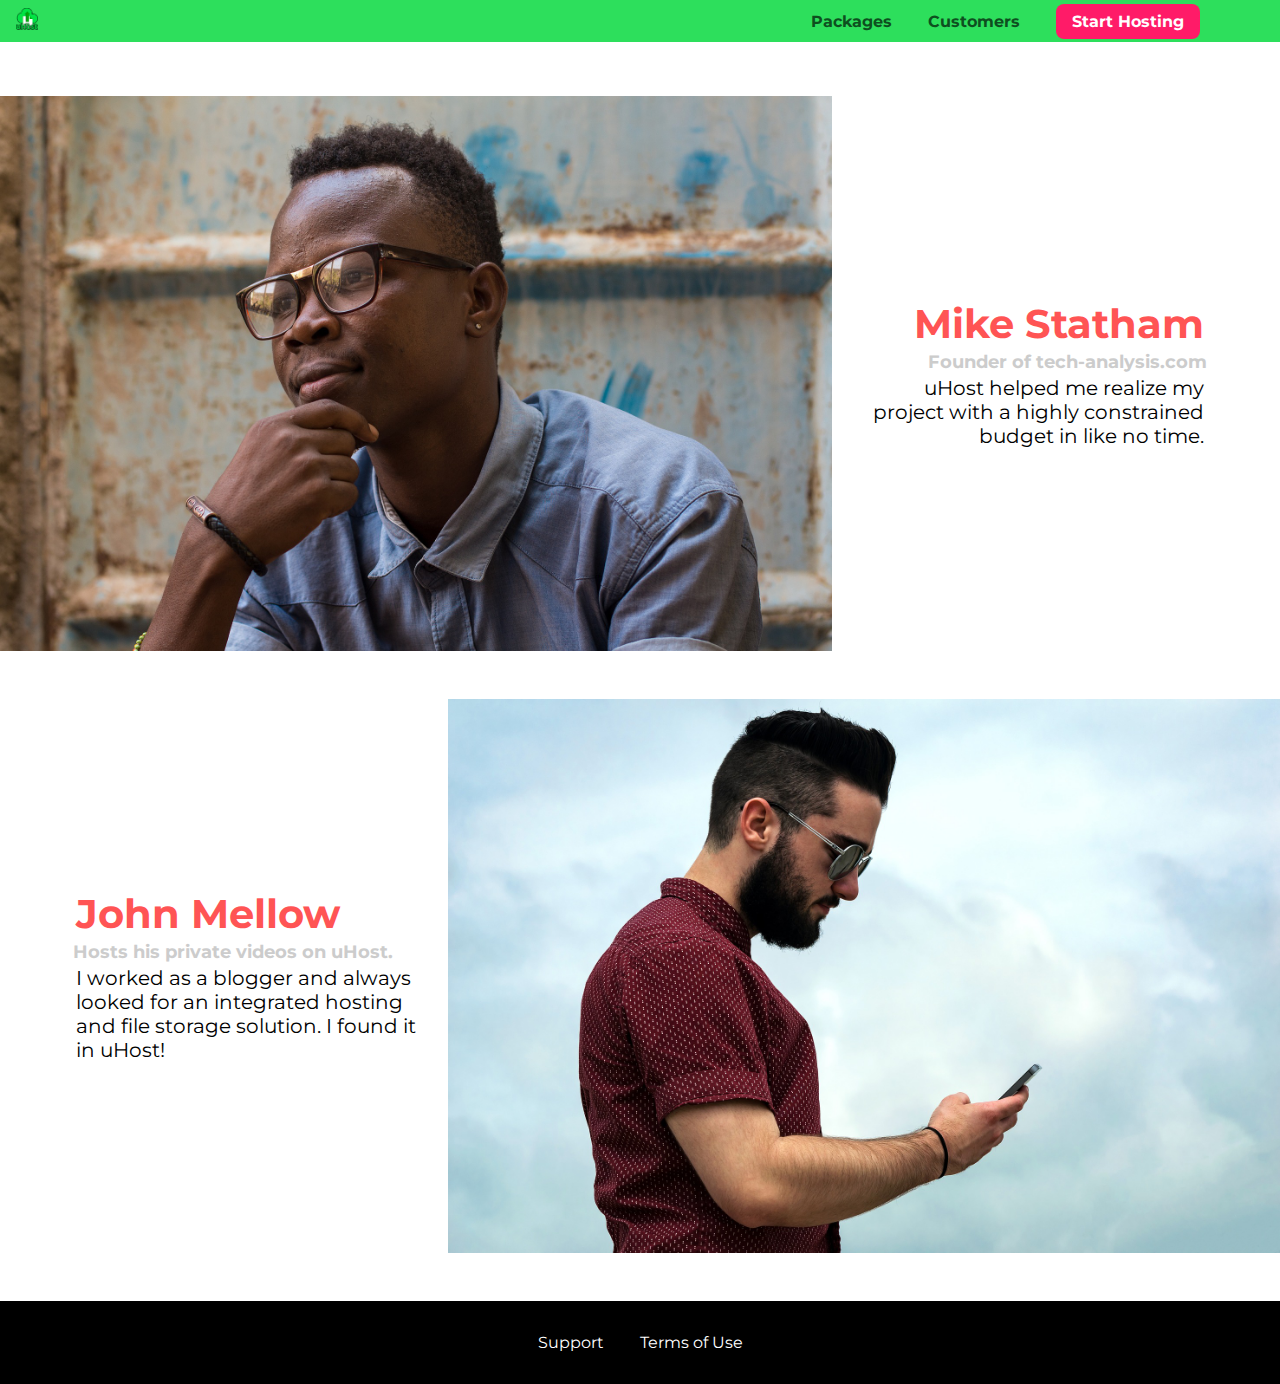
==== customers/index.htm @ a4d95941 "the 108" ====
<!DOCTYPE html>
<html lang="en">

<head>
    <meta charset="UTF-8">
    <meta name="viewport" content="width=device-width, initial-scale=1.0">
    <meta http-equiv="X-UA-Compatible" content="ie=edge">
    <title>uHost Customers</title>
    <link rel="shortcut icon" href="../favicon.png">
    <link href="https://fonts.googleapis.com/css?family=Anton|Montserrat:400,700" rel="stylesheet">
    <link rel="stylesheet" href="../shared.css">
    <link rel="stylesheet" href="customers.css">
</head>

<body>
    <header class="main-header">
        <div>
            <a href="../index.htm" class="main-header__brand">
                <img src="../images/uhost-icon.png" alt="uHost - Your favorite hosting company">
            </a>
        </div>
        <nav class="main-nav">
            <ul class="main-nav__items">
                <li class="main-nav__item">
                    <a href="../packages/index.htm">Packages</a>
                </li>
                <li class="main-nav__item">
                    <a href="index.htm">Customers</a>
                </li>
                <li class="main-nav__item main-nav__item--cta">
                    <a href="start-hosting/index.htm">Start Hosting</a>
                </li>
            </ul>
        </nav>
    </header>
    <main>
        <div>
            <div class="testimonial" id="customer-1">
                <div class="testimonial__image-container">
                    <img src="../images/customer-1.jpg" alt="Mike Statham - Customer" class="testimonial__image">
                </div>
                <div class="testimonial__info">
                    <h1 class="testimonial__name">Mike Statham</h1>
                    <h2 class="testimonial__subtitle">Founder of
                        <a href="tech-analysis.com">tech-analysis.com</a>
                    </h2>
                    <p class="testimonial__text">uHost helped me realize my project with a highly constrained budget in like no time.</p>
                </div>
            </div>
            <div class="testimonial" id="customer-2">

                <div class="testimonial__info">
                    <h1 class="testimonial__name">John Mellow</h1>
                    <h2 class="testimonial__subtitle">Hosts his private videos on uHost.
                    </h2>
                    <p class="testimonial__text">I worked as a blogger and always looked for an integrated hosting and file storage solution. I found
                        it in uHost!
                    </p>
                </div>
                <div class="testimonial__image-container">
                    <img src="../images/customer-2.jpg" alt="John Mellow - Customer" class="testimonial__image">
                </div>
            </div>
        </div>
    </main>
    <footer class="main-footer">
        <nav>
            <ul class="main-footer__links">
                <li class="main-footer__link">
                    <a href="#">Support</a>
                </li>
                <li class="main-footer__link">
                    <a href="#">Terms of Use</a>
                </li>
            </ul>
        </nav>
    </footer>
</body>

</html>
---- shared.css ----
* {
    box-sizing: border-box;
}

body {
    font-family: 'Montserrat', sans-serif;
    margin: 0;
}

.main-header {
    width: 100%;
    position: fixed;
    top: 0;
    left: 0;
    background: #2ddf5c;
    padding: 8px 16px;
    z-index: 1;
}

.main-header > div {
    display: inline-block;
    vertical-align: middle;
}

.main-header__brand {
    color: #0e4f1f;
    text-decoration: none;
    font-weight: bold;
    font-size: 22px;
    height: 22px;
    /* width: 20px; */
    display: inline-block;
}

.main-header__brand img {
    height: 100%;
    /* width: 100%; */
}

.main-nav {
    display: inline-block;
    text-align: right;
    width: calc(100% - 74px);
    vertical-align: middle;
}

.main-nav__items {
    margin: 0;
    padding: 0;
    list-style: none;
}

.main-nav__item {
    display: inline-block;
    margin: 0 16px;
}

.main-nav__item a {
    text-decoration: none;
    color: #0e4f1f;
    font-weight: bold;
    padding: 3px 0;
}

.main-nav__item a:hover,
.main-nav__item a:active {
    color: white;
    border-bottom: 5px solid white;
}

.main-nav__item--cta a {
    color: white;
    background: #ff1b68;
    padding: 8px 16px;
    border-radius: 8px;
}

.main-nav__item--cta a:hover,
.main-nav__item--cta a:active {
    color: #ff1b68;
    background: white;
    border: none;
}

.main-footer {
    background: black;
    padding: 32px;
    margin-top: 48px;
}

.main-footer__links {
    list-style: none;
    margin: 0;
    padding: 0;
    text-align: center;
}

.main-footer__link {
    display: inline-block;
    margin: 0 16px;
}

.main-footer__link a {
    color: white;
    text-decoration: none;
}

.main-footer__link a:hover,
.main-footer__link a:active {
    color: #ccc;
}

.button {
    background: #0e4f1f;
    color: white;
    font: inherit;
    border: 1.5px solid #0e4f1f;
    padding: 8px;
    border-radius: 8px;
    font-weight: bold;
    cursor: pointer;
}

.button:hover,
.button:active {
    background: white;
    color: #0e4f1f;
}

.button:focus {
    outline: none;
}
---- customers/customers.css ----
.testimonial {
    font-size: 20px;
    margin: 48px 0;
  }
  
  .testimonial__list {
    width: 80%;
    margin: auto;
  }
  
.testimonial:first-of-type {
    margin-top: 96px;
}

.testimonial__image-container{
    vertical-align: middle;
    width: 65%;
    display: inline-block;
}

.testimonial__image {
    width: 100%;
    vertical-align: top;
}
  
.testimonial__info {
    text-align: right;
    padding: 14px;
    display: inline-block;
    vertical-align: middle;
    width: 30%;
}
  
  #customer-2.testimonial {
    text-align: right;
  }
  
  #customer-2 .testimonial__info {
    text-align: left;
  }
  
  .testimonial__name {
    margin: 3px;
    color: #ff5454;
  }
  
  .testimonial__subtitle {
    margin: 0;
    font-size: 18px;
    color: #ccc;
  }
  
  .testimonial__subtitle a {
    color: inherit;
    text-decoration: none;
  }
  
  .testimonial__subtitle a:hover,
  .testimonial__subtitle a:active {
    color: #7a7a7a;
  }
  
  .testimonial__text {
    margin: 3px;
  }
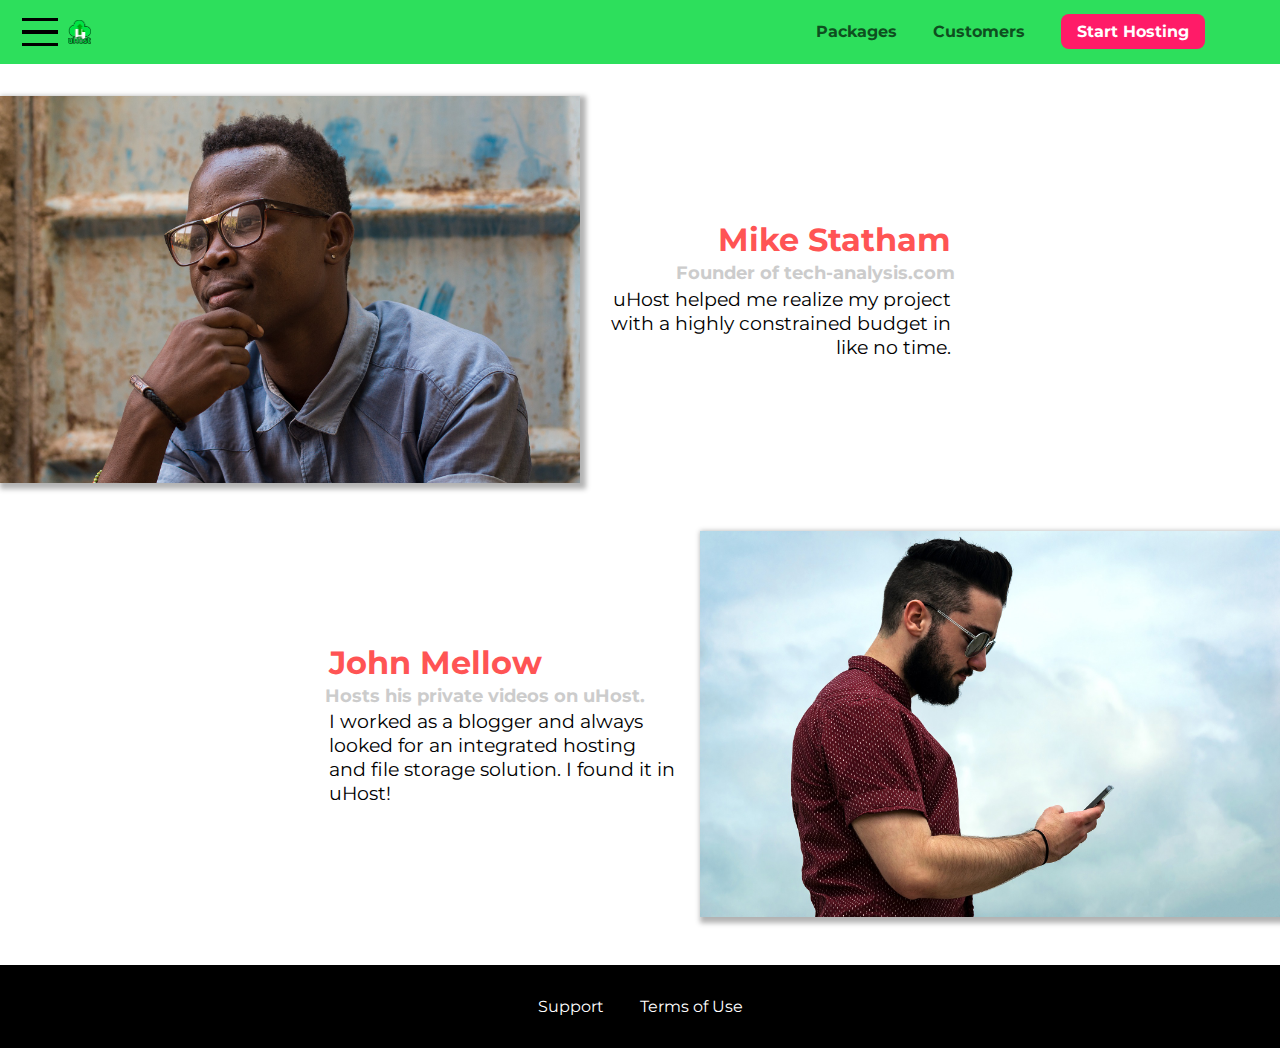
==== commit cdffb1b2: "new commit" ====
--- a/customers/index.htm
+++ b/customers/index.htm
@@ -13,7 +13,13 @@
 </head>
 
 <body>
+    <div class="backdrop"></div>
     <header class="main-header">
+        <button class="toggle-button">
+            <span class="toggle-button__bar"></span>
+            <span class="toggle-button__bar"></span>
+            <span class="toggle-button__bar"></span>
+        </button>
         <div>
             <a href="../index.htm" class="main-header__brand">
                 <img src="../images/uhost-icon.png" alt="uHost - Your favorite hosting company">
@@ -28,11 +34,24 @@
                     <a href="index.htm">Customers</a>
                 </li>
                 <li class="main-nav__item main-nav__item--cta">
-                    <a href="start-hosting/index.htm">Start Hosting</a>
+                    <a href="../start-hosting/index.htm">Start Hosting</a>
                 </li>
             </ul>
         </nav>
     </header>
+    <nav class="mobile-nav">
+        <ul class="mobile-nav__items">
+            <li class="mobile-nav__item">
+                <a href="packages/index.htm">Packages</a>
+            </li>
+            <li class="mobile-nav__item">
+                <a href="customers/index.htm">Customers</a>
+            </li>
+            <li class="mobile-nav__item mobile-nav__item--cta">
+                <a href="start-hosting/index.htm">Start Hosting</a>
+            </li>
+        </ul>
+    </nav>
     <main>
         <div>
             <div class="testimonial" id="customer-1">
@@ -44,7 +63,8 @@
                     <h2 class="testimonial__subtitle">Founder of
                         <a href="tech-analysis.com">tech-analysis.com</a>
                     </h2>
-                    <p class="testimonial__text">uHost helped me realize my project with a highly constrained budget in like no time.</p>
+                    <p class="testimonial__text">uHost helped me realize my project with a highly constrained budget in
+                        like no time.</p>
                 </div>
             </div>
             <div class="testimonial" id="customer-2">
@@ -53,7 +73,8 @@
                     <h1 class="testimonial__name">John Mellow</h1>
                     <h2 class="testimonial__subtitle">Hosts his private videos on uHost.
                     </h2>
-                    <p class="testimonial__text">I worked as a blogger and always looked for an integrated hosting and file storage solution. I found
+                    <p class="testimonial__text">I worked as a blogger and always looked for an integrated hosting and
+                        file storage solution. I found
                         it in uHost!
                     </p>
                 </div>
@@ -75,6 +96,7 @@
             </ul>
         </nav>
     </footer>
+    <script src="../shared.js"></script>
 </body>
 
 </html>--- a/shared.css
+++ b/shared.css
@@ -5,6 +5,17 @@
 body {
     font-family: 'Montserrat', sans-serif;
     margin: 0;
+}
+
+.backdrop {
+    position: fixed;
+    display: none;
+    top: 0;
+    left: 0;
+    z-index: 100;
+    width: 100vw;
+    height: 100vh;
+    background: rgba(0,0,0,0.5);
 }
 
 .main-header {
@@ -13,7 +24,7 @@
     top: 0;
     left: 0;
     background: #2ddf5c;
-    padding: 8px 16px;
+    padding: 0.5rem 1rem;
     z-index: 1;
 }
 
@@ -22,14 +33,37 @@
     vertical-align: middle;
 }
 
+.toggle-button {
+    width: 3rem;
+    background: transparent;
+    border: none;
+    cursor: pointer;
+    padding-top: 0;
+    padding-bottom: 0;
+    vertical-align: middle;
+  }
+  
+  .toggle-button:focus {
+    outline: none;
+  }
+  
+  .toggle-button__bar {
+    width: 100%;
+    height: 0.2rem;
+    background: black;
+    display: block;
+    margin: 0.6rem 0;
+  }
+  
 .main-header__brand {
     color: #0e4f1f;
     text-decoration: none;
     font-weight: bold;
-    font-size: 22px;
-    height: 22px;
+    font-size: 1.5rem;
+    height: 1.5rem;
     /* width: 20px; */
     display: inline-block;
+    vertical-align: middle;
 }
 
 .main-header__brand img {
@@ -40,7 +74,7 @@
 .main-nav {
     display: inline-block;
     text-align: right;
-    width: calc(100% - 74px);
+    width: calc(100% - 122px);
     vertical-align: middle;
 }
 
@@ -52,14 +86,15 @@
 
 .main-nav__item {
     display: inline-block;
-    margin: 0 16px;
-}
-
-.main-nav__item a {
+    margin: 0 1rem;
+}
+
+.main-nav__item a,
+.mobile-nav__item a {
     text-decoration: none;
     color: #0e4f1f;
     font-weight: bold;
-    padding: 3px 0;
+    padding: 0.2rem 0;
 }
 
 .main-nav__item a:hover,
@@ -68,15 +103,18 @@
     border-bottom: 5px solid white;
 }
 
-.main-nav__item--cta a {
+.main-nav__item--cta a,
+.mobile-nav__item--cta a {
     color: white;
     background: #ff1b68;
-    padding: 8px 16px;
+    padding: 0.5rem 1rem;
     border-radius: 8px;
 }
 
 .main-nav__item--cta a:hover,
-.main-nav__item--cta a:active {
+.main-nav__item--cta a:active,
+.mobile-nav__item--cta a:hover,
+.mobile-nav__item--cta a:active {
     color: #ff1b68;
     background: white;
     border: none;
@@ -84,8 +122,8 @@
 
 .main-footer {
     background: black;
-    padding: 32px;
-    margin-top: 48px;
+    padding: 2rem;
+    margin-top: 3rem;
 }
 
 .main-footer__links {
@@ -97,7 +135,7 @@
 
 .main-footer__link {
     display: inline-block;
-    margin: 0 16px;
+    margin: 0 1rem;
 }
 
 .main-footer__link a {
@@ -110,12 +148,40 @@
     color: #ccc;
 }
 
+.mobile-nav {
+    display: none;
+    position: fixed;
+    z-index: 101;
+    top: 0;
+    left: 0;
+    background: white;
+    width: 80%;
+    height: 100vh;
+  }
+  
+  .mobile-nav__items {
+    width: 90%;
+    height: 100%;
+    list-style: none;
+    margin: 10% auto;
+    padding: 0;
+    text-align: center;
+  }
+  
+  .mobile-nav__item {
+    margin: 1rem 0;
+  }
+  
+  .mobile-nav__item a {
+    font-size: 1.5rem;
+  }
+
 .button {
     background: #0e4f1f;
     color: white;
     font: inherit;
     border: 1.5px solid #0e4f1f;
-    padding: 8px;
+    padding: 0.5rem;
     border-radius: 8px;
     font-weight: bold;
     cursor: pointer;
@@ -130,3 +196,7 @@
 .button:focus {
     outline: none;
 }
+
+.open {
+    display: block !important;
+}
--- a/customers/customers.css
+++ b/customers/customers.css
@@ -1,6 +1,6 @@
-  .testimonial {
-    font-size: 20px;
-    margin: 48px 0;
+.testimonial {
+    font-size: 1.2rem;
+    margin: 3rem 0;
   }
   
   .testimonial__list {
@@ -8,28 +8,30 @@
     margin: auto;
   }
   
-.testimonial:first-of-type {
-    margin-top: 96px;
-}
+  .testimonial:first-of-type {
+    margin-top: 6rem;
+  }
 
-.testimonial__image-container{
+  .testimonial__image-container {
+    width: 65%;
+    max-width: 580px;
+    display: inline-block;
     vertical-align: middle;
-    width: 65%;
-    display: inline-block;
-}
+    box-shadow: 3px 3px 5px 3px rgba(0,0,0,0.3);
+  }
 
-.testimonial__image {
+  .testimonial__image {
     width: 100%;
     vertical-align: top;
-}
+  }
   
-.testimonial__info {
+  .testimonial__info {
     text-align: right;
-    padding: 14px;
+    padding: 0.9rem;
     display: inline-block;
     vertical-align: middle;
     width: 30%;
-}
+  }
   
   #customer-2.testimonial {
     text-align: right;
@@ -40,13 +42,14 @@
   }
   
   .testimonial__name {
-    margin: 3px;
+    margin: 0.2rem;
     color: #ff5454;
+    font-size: 2rem;
   }
   
   .testimonial__subtitle {
     margin: 0;
-    font-size: 18px;
+    font-size: 1.1rem;
     color: #ccc;
   }
   
@@ -59,9 +62,9 @@
   .testimonial__subtitle a:active {
     color: #7a7a7a;
   }
-  
+
   .testimonial__text {
-    margin: 3px;
+    margin: 0.2rem;
   }
   
   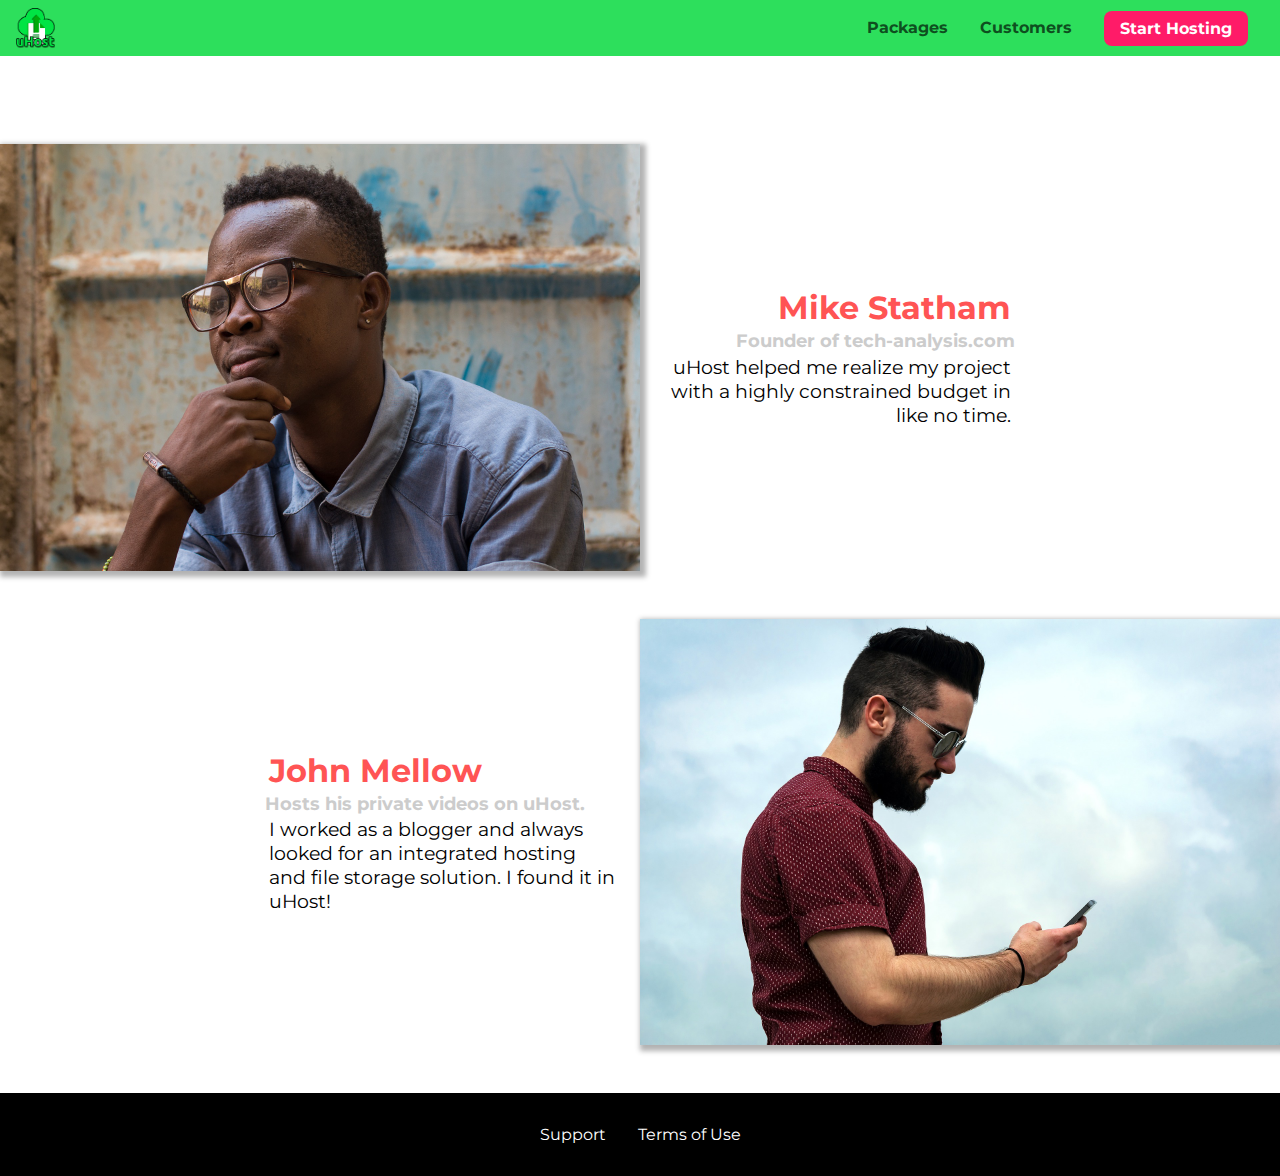
==== commit 7b3494e0: "16 April" ====
--- a/customers/index.htm
+++ b/customers/index.htm
@@ -7,7 +7,6 @@
     <meta http-equiv="X-UA-Compatible" content="ie=edge">
     <title>uHost Customers</title>
     <link rel="shortcut icon" href="../favicon.png">
-    <link href="https://fonts.googleapis.com/css?family=Anton|Montserrat:400,700" rel="stylesheet">
     <link rel="stylesheet" href="../shared.css">
     <link rel="stylesheet" href="customers.css">
 </head>
@@ -15,13 +14,13 @@
 <body>
     <div class="backdrop"></div>
     <header class="main-header">
-        <button class="toggle-button">
-            <span class="toggle-button__bar"></span>
-            <span class="toggle-button__bar"></span>
-            <span class="toggle-button__bar"></span>
-        </button>
         <div>
-            <a href="../index.htm" class="main-header__brand">
+            <button class="toggle-button">
+                <span class="toggle-button__bar"></span>
+                <span class="toggle-button__bar"></span>
+                <span class="toggle-button__bar"></span>
+            </button>
+            <a href="../index.html" class="main-header__brand">
                 <img src="../images/uhost-icon.png" alt="uHost - Your favorite hosting company">
             </a>
         </div>
@@ -42,13 +41,13 @@
     <nav class="mobile-nav">
         <ul class="mobile-nav__items">
             <li class="mobile-nav__item">
-                <a href="packages/index.htm">Packages</a>
+                <a href="../packages/index.htm">Packages</a>
             </li>
             <li class="mobile-nav__item">
-                <a href="customers/index.htm">Customers</a>
+                <a href="index.htm">Customers</a>
             </li>
             <li class="mobile-nav__item mobile-nav__item--cta">
-                <a href="start-hosting/index.htm">Start Hosting</a>
+                <a href="../start-hosting/index.htm">Start Hosting</a>
             </li>
         </ul>
     </nav>
@@ -63,8 +62,7 @@
                     <h2 class="testimonial__subtitle">Founder of
                         <a href="tech-analysis.com">tech-analysis.com</a>
                     </h2>
-                    <p class="testimonial__text">uHost helped me realize my project with a highly constrained budget in
-                        like no time.</p>
+                    <p class="testimonial__text">uHost helped me realize my project with a highly constrained budget in like no time.</p>
                 </div>
             </div>
             <div class="testimonial" id="customer-2">
@@ -73,8 +71,7 @@
                     <h1 class="testimonial__name">John Mellow</h1>
                     <h2 class="testimonial__subtitle">Hosts his private videos on uHost.
                     </h2>
-                    <p class="testimonial__text">I worked as a blogger and always looked for an integrated hosting and
-                        file storage solution. I found
+                    <p class="testimonial__text">I worked as a blogger and always looked for an integrated hosting and file storage solution. I found
                         it in uHost!
                     </p>
                 </div>
--- a/shared.css
+++ b/shared.css
@@ -1,202 +1,243 @@
+@import url('https://fonts.googleapis.com/css?family=Roboto:100,400,900');
+@import url('https://fonts.googleapis.com/css?family=Anton');
+@import url('https://fonts.googleapis.com/css?family=Montserrat:400,700');
+
 * {
-    box-sizing: border-box;
+  box-sizing: border-box;
 }
 
 body {
-    font-family: 'Montserrat', sans-serif;
-    margin: 0;
+  font-family: "Montserrat", sans-serif;
+  margin: 0;
+}
+
+main {
+  min-height: calc(100vh - 3.5rem - 8rem);
+  margin-top: 3.5rem;
 }
 
 .backdrop {
-    position: fixed;
-    display: none;
-    top: 0;
-    left: 0;
-    z-index: 100;
-    width: 100vw;
-    height: 100vh;
-    background: rgba(0,0,0,0.5);
+  position: fixed;
+  display: none;
+  top: 0;
+  left: 0;
+  z-index: 100;
+  width: 100vw;
+  height: 100vh;
+  background: rgba(0, 0, 0, 0.5);
 }
 
 .main-header {
-    width: 100%;
-    position: fixed;
-    top: 0;
-    left: 0;
-    background: #2ddf5c;
-    padding: 0.5rem 1rem;
-    z-index: 1;
-}
-
-.main-header > div {
-    display: inline-block;
-    vertical-align: middle;
+  width: 100%;
+  position: fixed;
+  top: 0;
+  left: 0;
+  background: #2ddf5c;
+  padding: 0.5rem 1rem;
+  z-index: 60;
+  display: flex;
+  align-items: center;
+  justify-content: space-between;
 }
 
 .toggle-button {
-    width: 3rem;
-    background: transparent;
-    border: none;
-    cursor: pointer;
-    padding-top: 0;
-    padding-bottom: 0;
-    vertical-align: middle;
-  }
-  
-  .toggle-button:focus {
-    outline: none;
-  }
-  
-  .toggle-button__bar {
-    width: 100%;
-    height: 0.2rem;
-    background: black;
-    display: block;
-    margin: 0.6rem 0;
-  }
-  
+  width: 3rem;
+  background: transparent;
+  border: none;
+  cursor: pointer;
+  padding-top: 0;
+  padding-bottom: 0;
+  vertical-align: middle;
+}
+
+.toggle-button:focus {
+  outline: none;
+}
+
+.toggle-button__bar {
+  width: 100%;
+  height: 0.2rem;
+  background: black;
+  display: block;
+  margin: 0.6rem 0;
+}
+
 .main-header__brand {
-    color: #0e4f1f;
-    text-decoration: none;
-    font-weight: bold;
-    font-size: 1.5rem;
-    height: 1.5rem;
-    /* width: 20px; */
-    display: inline-block;
-    vertical-align: middle;
+  color: #0e4f1f;
+  text-decoration: none;
+  font-weight: bold;
+  /* width: 20px; */
+  display: inline-block;
+  vertical-align: middle;
 }
 
 .main-header__brand img {
-    height: 100%;
-    /* width: 100%; */
+  height: 2.5rem;
+  /* width: 100%; */
+  vertical-align: middle;
 }
 
 .main-nav {
-    display: inline-block;
-    text-align: right;
-    width: calc(100% - 122px);
-    vertical-align: middle;
+  display: none;
 }
 
 .main-nav__items {
-    margin: 0;
-    padding: 0;
-    list-style: none;
+  margin: 0;
+  padding: 0;
+  list-style: none;
+  display: flex;
 }
 
 .main-nav__item {
-    display: inline-block;
-    margin: 0 1rem;
+  margin: 0 1rem;
 }
 
 .main-nav__item a,
 .mobile-nav__item a {
-    text-decoration: none;
-    color: #0e4f1f;
-    font-weight: bold;
-    padding: 0.2rem 0;
+  text-decoration: none;
+  color: #0e4f1f;
+  font-weight: bold;
+  padding: 0.2rem 0;
 }
 
 .main-nav__item a:hover,
 .main-nav__item a:active {
-    color: white;
-    border-bottom: 5px solid white;
+  color: white;
+  border-bottom: 5px solid white;
 }
 
 .main-nav__item--cta a,
 .mobile-nav__item--cta a {
-    color: white;
-    background: #ff1b68;
-    padding: 0.5rem 1rem;
-    border-radius: 8px;
+  color: white;
+  background: #ff1b68;
+  padding: 0.5rem 1rem;
+  border-radius: 8px;
 }
 
 .main-nav__item--cta a:hover,
 .main-nav__item--cta a:active,
 .mobile-nav__item--cta a:hover,
 .mobile-nav__item--cta a:active {
-    color: #ff1b68;
-    background: white;
-    border: none;
+  color: #ff1b68;
+  background: white;
+  border: none;
+}
+
+@media (min-width: 40rem) {
+  .toggle-button {
+    display: none;
+  }
+
+  .main-nav {
+    display: flex;
+  }
 }
 
 .main-footer {
-    background: black;
-    padding: 2rem;
-    margin-top: 3rem;
+  background: black;
+  padding: 2rem;
+  margin-top: 3rem;
 }
 
 .main-footer__links {
+  list-style: none;
+  margin: 0;
+  padding: 0;
+  display: flex;
+  flex-direction: column;
+  align-items: center;
+}
+
+.main-footer__link {
+  display: block;
+  margin: 1rem 0;
+}
+
+.main-footer__link a {
+  color: white;
+  text-decoration: none;
+}
+
+.main-footer__link a:hover,
+.main-footer__link a:active {
+  color: #ccc;
+}
+
+.mobile-nav {
+  display: none;
+  position: fixed;
+  z-index: 101;
+  top: 0;
+  left: 0;
+  background: white;
+  width: 80%;
+  height: 100vh;
+}
+
+.mobile-nav__items {
+  width: 90%;
+  height: 100%;
+  list-style: none;
+  margin: 0 auto;
+  padding: 0;
+  text-align: center;
+  display: flex;
+  flex-direction: column;
+  justify-content: center;
+  align-content: center;
+}
+
+.mobile-nav__item {
+  margin: 1rem 0;
+}
+
+.mobile-nav__item a {
+  font-size: 1.5rem;
+}
+
+.button {
+  background: #0e4f1f;
+  color: white;
+  font: inherit;
+  border: 1.5px solid #0e4f1f;
+  padding: 0.5rem;
+  border-radius: 8px;
+  font-weight: bold;
+  cursor: pointer;
+}
+
+.button:hover,
+.button:active {
+  background: white;
+  color: #0e4f1f;
+}
+
+.button:focus {
+  outline: none;
+}
+
+.button[disabled] {
+  cursor: not-allowed;
+  border: #a1a1a1;
+  background: #ccc;
+  color: #a1a1a1;
+} 
+
+.open {
+    display: block !important;
+}
+
+@media (min-width: 40rem) {
+  .main-footer__link {
+    margin: 0 1rem;
+  }
+
+  .main-footer__links {
     list-style: none;
     margin: 0;
     padding: 0;
-    text-align: center;
-}
-
-.main-footer__link {
-    display: inline-block;
-    margin: 0 1rem;
-}
-
-.main-footer__link a {
-    color: white;
-    text-decoration: none;
-}
-
-.main-footer__link a:hover,
-.main-footer__link a:active {
-    color: #ccc;
-}
-
-.mobile-nav {
-    display: none;
-    position: fixed;
-    z-index: 101;
-    top: 0;
-    left: 0;
-    background: white;
-    width: 80%;
-    height: 100vh;
-  }
-  
-  .mobile-nav__items {
-    width: 90%;
-    height: 100%;
-    list-style: none;
-    margin: 10% auto;
-    padding: 0;
-    text-align: center;
-  }
-  
-  .mobile-nav__item {
-    margin: 1rem 0;
-  }
-  
-  .mobile-nav__item a {
-    font-size: 1.5rem;
-  }
-
-.button {
-    background: #0e4f1f;
-    color: white;
-    font: inherit;
-    border: 1.5px solid #0e4f1f;
-    padding: 0.5rem;
-    border-radius: 8px;
-    font-weight: bold;
-    cursor: pointer;
-}
-
-.button:hover,
-.button:active {
-    background: white;
-    color: #0e4f1f;
-}
-
-.button:focus {
-    outline: none;
-}
-
-.open {
-    display: block !important;
-}
+    display: flex;
+    flex-direction: row;
+    justify-content: center;
+  }
+}
--- a/customers/customers.css
+++ b/customers/customers.css
@@ -1,22 +1,19 @@
+main {
+  padding-top: 2.5rem;
+}
+
 .testimonial {
     font-size: 1.2rem;
-    margin: 3rem 0;
   }
   
-  .testimonial__list {
+  /*.testimonial__list {
     width: 80%;
     margin: auto;
-  }
-  
-  .testimonial:first-of-type {
-    margin-top: 6rem;
-  }
+  }*/
 
   .testimonial__image-container {
-    width: 65%;
-    max-width: 580px;
-    display: inline-block;
-    vertical-align: middle;
+    width: 100%;
+    max-width: 40rem;
     box-shadow: 3px 3px 5px 3px rgba(0,0,0,0.3);
   }
 
@@ -28,9 +25,6 @@
   .testimonial__info {
     text-align: right;
     padding: 0.9rem;
-    display: inline-block;
-    vertical-align: middle;
-    width: 30%;
   }
   
   #customer-2.testimonial {
@@ -66,5 +60,25 @@
   .testimonial__text {
     margin: 0.2rem;
   }
+
+  @media (min-width: 40rem) {
+    .testimonial {
+      margin: 3rem auto;
+      max-width: 1500px;
+    }
+
+    .testimonial__image-container {
+      display: inline-block;
+      vertical-align: middle;
+      width: 66%;
+    }
+
+    .testimonial__info {
+      display: inline-block;
+      vertical-align: middle;
+      width: 30%;
+    }
+    
+  }
   
   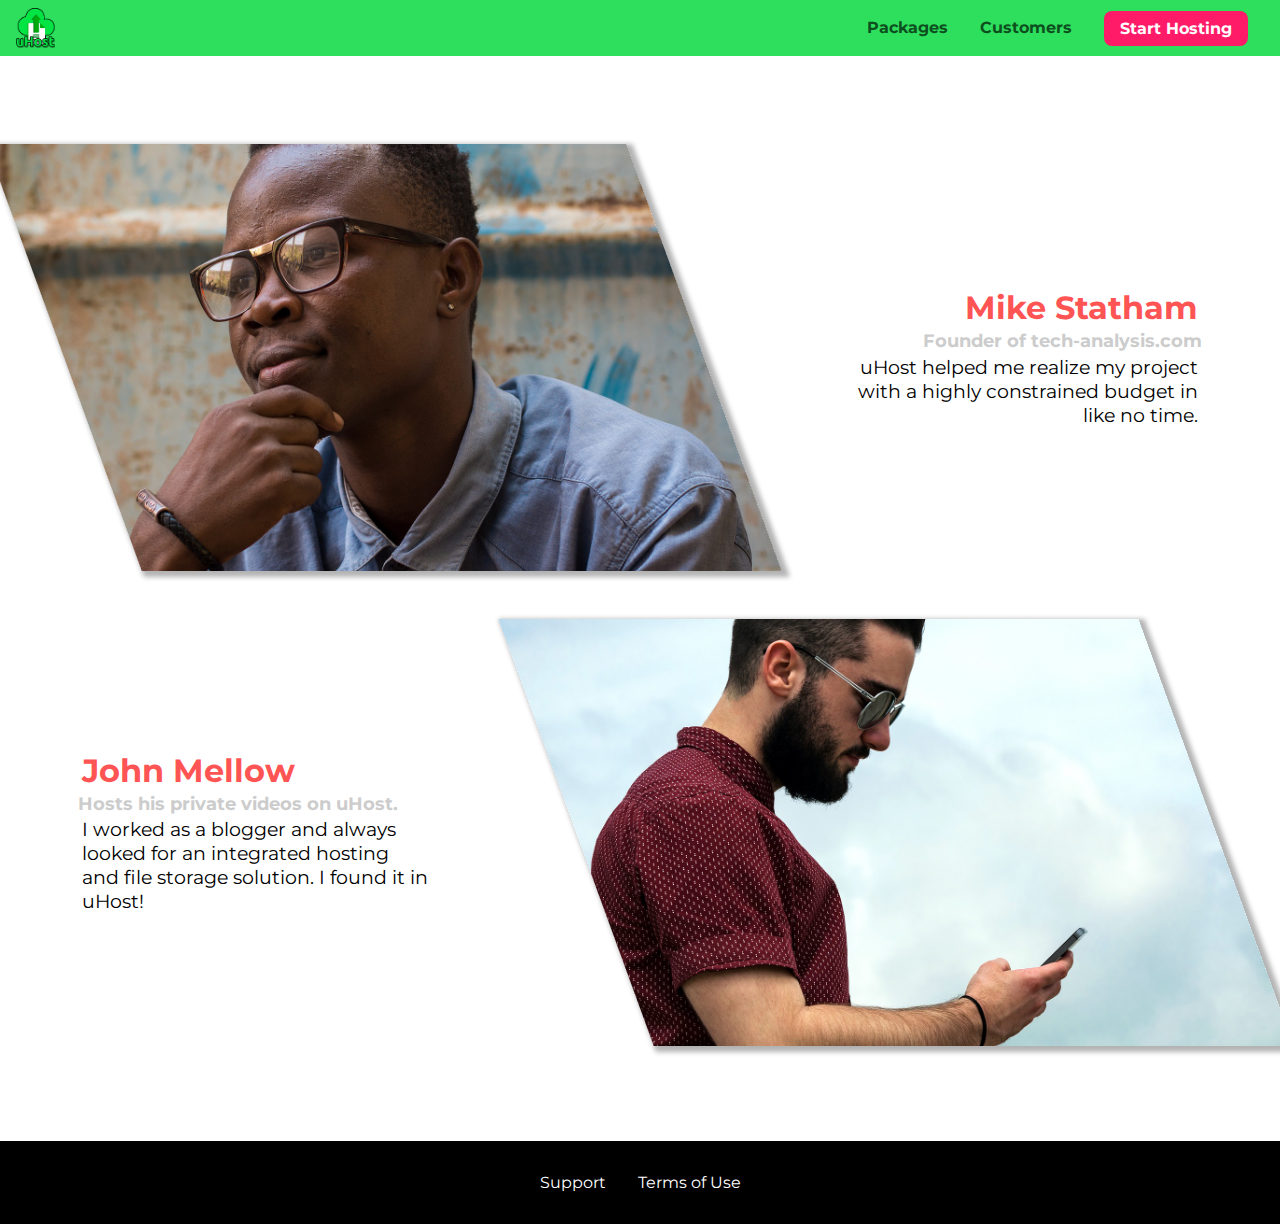
==== commit 62005a50: "19 April" ====
--- a/customers/index.htm
+++ b/customers/index.htm
@@ -20,7 +20,7 @@
                 <span class="toggle-button__bar"></span>
                 <span class="toggle-button__bar"></span>
             </button>
-            <a href="../index.html" class="main-header__brand">
+            <a href="../index.htm" class="main-header__brand">
                 <img src="../images/uhost-icon.png" alt="uHost - Your favorite hosting company">
             </a>
         </div>
--- a/shared.css
+++ b/shared.css
@@ -6,14 +6,25 @@
   box-sizing: border-box;
 }
 
+html {
+  height: 100%;
+}
+
 body {
   font-family: "Montserrat", sans-serif;
   margin: 0;
+  height: 100%;
+  display: grid;
+  grid-template-rows: 3.5rem auto fit-content(8rem);
+  grid-template-areas: "header"
+                        "main"
+                        "footer";
 }
 
 main {
-  min-height: calc(100vh - 3.5rem - 8rem);
-  margin-top: 3.5rem;
+  /* min-height: calc(100vh - 3.5rem - 8rem); */
+  /* margin-top: 3.5rem; */
+  grid-area: main;
 }
 
 .backdrop {
@@ -137,6 +148,7 @@
   background: black;
   padding: 2rem;
   margin-top: 3rem;
+  grid-area: footer;
 }
 
 .main-footer__links {
--- a/customers/customers.css
+++ b/customers/customers.css
@@ -15,11 +15,14 @@
     width: 100%;
     max-width: 40rem;
     box-shadow: 3px 3px 5px 3px rgba(0,0,0,0.3);
+    transform: skew(20deg);
+    overflow: hidden;
   }
 
   .testimonial__image {
     width: 100%;
     vertical-align: top;
+    transform: skew(-20deg) scale(1.4);
   }
   
   .testimonial__info {
@@ -65,17 +68,16 @@
     .testimonial {
       margin: 3rem auto;
       max-width: 1500px;
+      display: flex;
+      align-items: center;
+      justify-content: space-around;
     }
 
     .testimonial__image-container {
-      display: inline-block;
-      vertical-align: middle;
       width: 66%;
     }
 
     .testimonial__info {
-      display: inline-block;
-      vertical-align: middle;
       width: 30%;
     }
     
